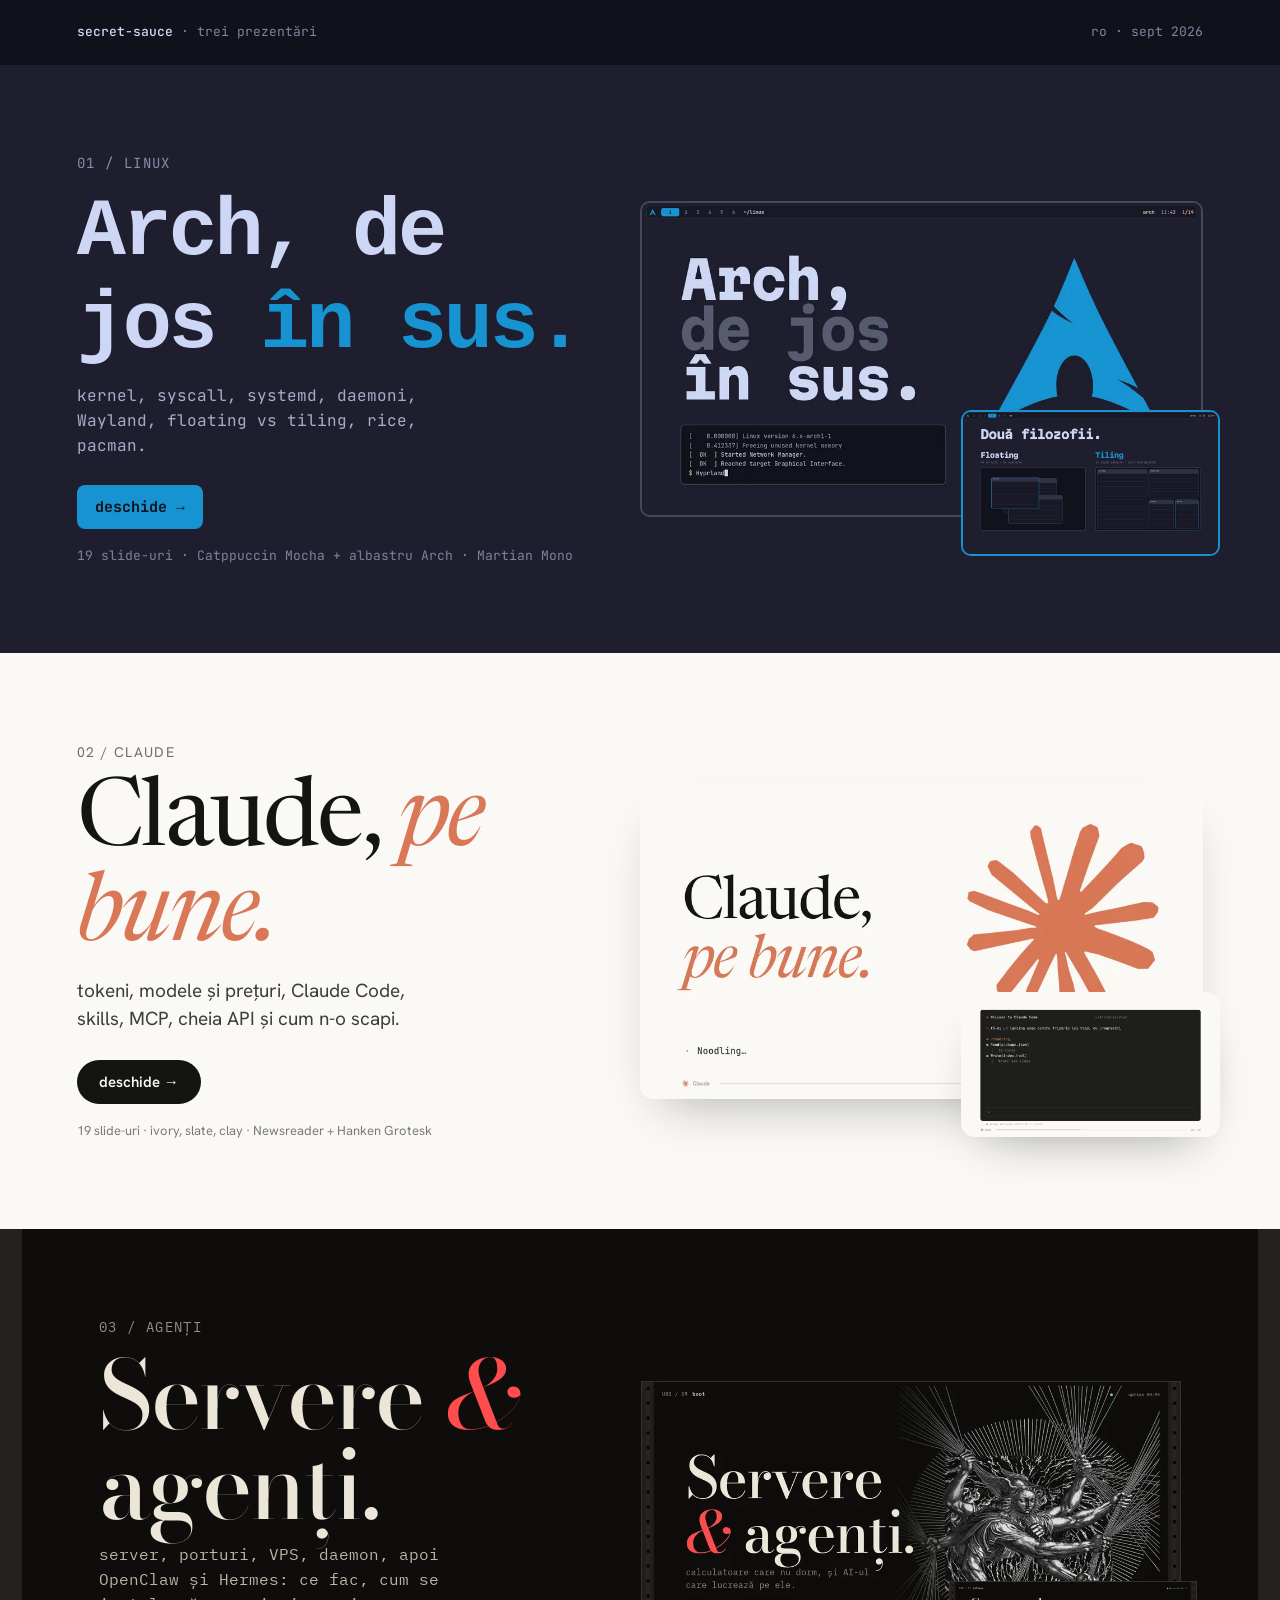
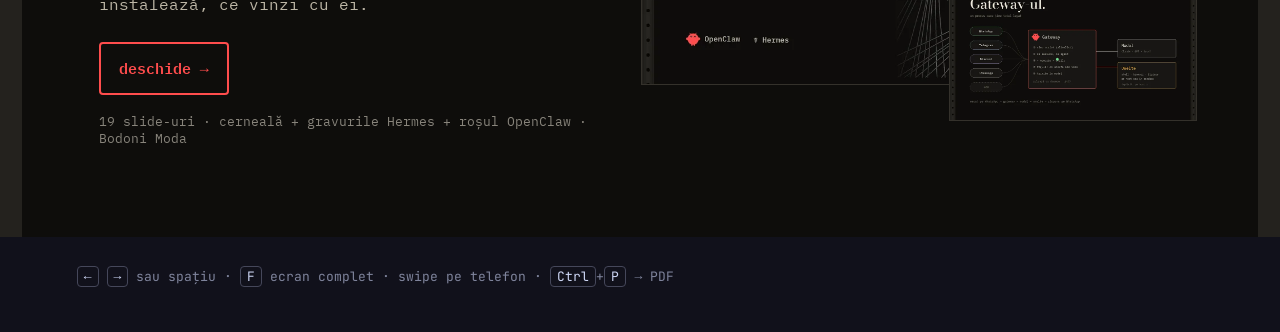
==== index.html @ 336b98cd "Trei prezentări: Linux, Claude, servere și agenți Motor comun de slide-uri (1600×900 scalat, taste, " ====
<!doctype html>
<html lang="ro">
<head>
<meta charset="utf-8">
<meta name="viewport" content="width=device-width, initial-scale=1">
<title>Secret sauce</title>
<meta name="description" content="Trei prezentări: Linux din kernel în sus, Claude și Claude Code, servere și agenți AI.">
<link rel="stylesheet" href="assets/fonts/martian.css">
<link rel="stylesheet" href="assets/fonts/jetbrains.css">
<link rel="stylesheet" href="assets/fonts/newsreader.css">
<link rel="stylesheet" href="assets/fonts/hanken.css">
<link rel="stylesheet" href="assets/fonts/bodoni-core.css">
<link rel="stylesheet" href="assets/fonts/plexmono.css">
<style>
/* Fiecare bandă poartă tema prezentării ei. Pagina nu are o temă proprie. */
* { box-sizing: border-box; }
html, body { margin: 0; background: #11111b; }
a { color: inherit; text-decoration: none; }
.band { display: grid; grid-template-columns: minmax(0, 1fr) minmax(0, 1.1fr); gap: clamp(24px, 4vw, 64px); align-items: center; padding: clamp(40px, 7vw, 96px) clamp(16px, 6vw, 96px); position: relative; }
.band .num { font-size: 14px; letter-spacing: .1em; opacity: .6; }
.band h2 { margin: 14px 0 12px; line-height: .95; }
.band p { margin: 0 0 26px; max-width: 34ch; }
.band .go { display: inline-flex; gap: 12px; align-items: center; padding: 12px 18px; font-size: 15px; transition: transform .25s cubic-bezier(.3,1.5,.5,1), background-color .2s; }
.band .go:hover { transform: translateX(6px); }
.band .go:focus-visible { outline: 3px solid currentColor; outline-offset: 4px; }
.band img { width: 100%; display: block; aspect-ratio: 16 / 9; object-fit: cover; }
.band .pics { position: relative; }
.band .pics img + img { position: absolute; width: 46%; right: -3%; bottom: -12%; }
.meta { font-size: 13px; opacity: .55; margin-top: 18px; }

.linux { background: #1e1e2e; color: #cdd6f4; font-family: 'JetBrains Mono', monospace; }
.linux h2 { font: 800 clamp(44px, 6.4vw, 96px) 'Martian Mono', monospace; letter-spacing: -.04em; }
.linux h2 span { color: #1793d1; }
.linux p { color: #a6adc8; font-size: 16px; line-height: 1.55; }
.linux .go { background: #1793d1; color: #11111b; border-radius: 8px; font-weight: 700; }
.linux img { border: 2px solid #45475a; border-radius: 10px; }
.linux .pics img + img { border-color: #1793d1; }

.claude { background: #faf9f5; color: #141413; font-family: 'Hanken Grotesk', sans-serif; }
.claude h2 { font: 400 clamp(52px, 7.4vw, 112px) 'Newsreader', serif; letter-spacing: -.025em; }
.claude h2 em { color: #d97757; }
.claude p { color: #3d3d3a; font-size: 19px; line-height: 1.5; }
.claude .go { background: #141413; color: #faf9f5; border-radius: 99px; font-weight: 600; padding: 12px 22px; }
.claude img { border-radius: 14px; box-shadow: 0 24px 50px -24px rgba(20,20,19,.35); }

.agenti { background: #0e0d0b; color: #ece6d8; font-family: 'IBM Plex Mono', monospace; border-left: 22px solid #24221e; border-right: 22px solid #24221e; }
.agenti h2 { font: 500 clamp(52px, 7.4vw, 116px)/.95 'Bodoni Core', 'Newsreader', serif; letter-spacing: -.02em; }
.agenti h2 i { color: #ff4d4d; font-weight: 400; }
.agenti p { color: #bdb6a6; font-size: 16px; line-height: 1.55; }
.agenti .go { border: 2px solid #ff4d4d; color: #ff4d4d; border-radius: 4px; font-weight: 600; }
.agenti .go:hover { background: #ff4d4d; color: #0e0d0b; }
.agenti img { border: 1px solid #34312b; }

.top { background: #11111b; color: #7f849c; font: 13px/1.6 'JetBrains Mono', monospace; padding: 22px clamp(16px, 6vw, 96px); display: flex; justify-content: space-between; gap: 16px; flex-wrap: wrap; }
.top b { color: #cdd6f4; font-weight: 500; }
.keys { background: #11111b; color: #7f849c; font: 13px/1.8 'JetBrains Mono', monospace; padding: 28px clamp(16px, 6vw, 96px) 40px; }
.keys kbd { color: #cdd6f4; border: 1px solid #45475a; border-radius: 4px; padding: 1px 6px; font: inherit; }

@media (max-width: 760px) {
  .band { grid-template-columns: 1fr; }
  .band .pics { order: -1; margin-bottom: 18px; }
  .band .pics img + img { display: none; }
  .agenti { border-width: 0 0 0 10px; }
}
</style>
</head>
<body>
  <header class="top"><span><b>secret-sauce</b> · trei prezentări</span><span>ro · sept 2026</span></header>

  <section class="band linux">
    <div>
      <div class="num">01 / LINUX</div>
      <h2>Arch, de jos <span>în sus.</span></h2>
      <p>kernel, syscall, systemd, daemoni, Wayland, floating vs tiling, rice, pacman.</p>
      <a class="go" href="linux/index.html">deschide →</a>
      <div class="meta">19 slide-uri · Catppuccin Mocha + albastru Arch · Martian Mono</div>
    </div>
    <div class="pics"><img src="assets/thumbs/linux-01.webp" alt="Coperta prezentării Linux"><img src="assets/thumbs/linux-11.webp" alt="Slide: floating vs tiling"></div>
  </section>

  <section class="band claude">
    <div>
      <div class="num">02 / CLAUDE</div>
      <h2>Claude, <em>pe bune.</em></h2>
      <p>tokeni, modele și prețuri, Claude Code, skills, MCP, cheia API și cum n-o scapi.</p>
      <a class="go" href="claude/index.html">deschide →</a>
      <div class="meta">19 slide-uri · ivory, slate, clay · Newsreader + Hanken Grotesk</div>
    </div>
    <div class="pics"><img src="assets/thumbs/claude-01.webp" alt="Coperta prezentării Claude"><img src="assets/thumbs/claude-09.webp" alt="Slide: sesiune Claude Code"></div>
  </section>

  <section class="band agenti">
    <div>
      <div class="num">03 / AGENȚI</div>
      <h2>Servere <i>&amp;</i><br>agenți.</h2>
      <p>server, porturi, VPS, daemon, apoi OpenClaw și Hermes: ce fac, cum se instalează, ce vinzi cu ei.</p>
      <a class="go" href="agenti/index.html">deschide →</a>
      <div class="meta">19 slide-uri · cerneală + gravurile Hermes + roșul OpenClaw · Bodoni Moda</div>
    </div>
    <div class="pics"><img src="assets/thumbs/agenti-01.webp" alt="Coperta prezentării despre agenți"><img src="assets/thumbs/agenti-10.webp" alt="Slide: gateway-ul OpenClaw"></div>
  </section>

  <footer class="keys"><kbd>←</kbd> <kbd>→</kbd> sau spațiu · <kbd>F</kbd> ecran complet · swipe pe telefon · <kbd>Ctrl</kbd>+<kbd>P</kbd> → PDF</footer>
</body>
</html>
---- assets/fonts/martian.css ----
@font-face{font-family:'Martian Mono';font-style:normal;font-weight:300 800;font-display:swap;src:url(martian-normal-300_800-latin-ext.woff2) format('woff2');unicode-range:U+0100-02BA, U+02BD-02C5, U+02C7-02CC, U+02CE-02D7, U+02DD-02FF, U+0304, U+0308, U+0329, U+1D00-1DBF, U+1E00-1E9F, U+1EF2-1EFF, U+2020, U+20A0-20AB, U+20AD-20C0, U+2113, U+2C60-2C7F, U+A720-A7FF}
@font-face{font-family:'Martian Mono';font-style:normal;font-weight:300 800;font-display:swap;src:url(martian-normal-300_800-latin.woff2) format('woff2');unicode-range:U+0000-00FF, U+0131, U+0152-0153, U+02BB-02BC, U+02C6, U+02DA, U+02DC, U+0304, U+0308, U+0329, U+2000-206F, U+20AC, U+2122, U+2191, U+2193, U+2212, U+2215, U+FEFF, U+FFFD}
---- assets/fonts/jetbrains.css ----
@font-face{font-family:'JetBrains Mono';font-style:italic;font-weight:400;font-display:swap;src:url(jetbrains-italic-400-latin-ext.woff2) format('woff2');unicode-range:U+0100-02BA, U+02BD-02C5, U+02C7-02CC, U+02CE-02D7, U+02DD-02FF, U+0304, U+0308, U+0329, U+1D00-1DBF, U+1E00-1E9F, U+1EF2-1EFF, U+2020, U+20A0-20AB, U+20AD-20C0, U+2113, U+2C60-2C7F, U+A720-A7FF}
@font-face{font-family:'JetBrains Mono';font-style:italic;font-weight:400;font-display:swap;src:url(jetbrains-italic-400-latin.woff2) format('woff2');unicode-range:U+0000-00FF, U+0131, U+0152-0153, U+02BB-02BC, U+02C6, U+02DA, U+02DC, U+0304, U+0308, U+0329, U+2000-206F, U+20AC, U+2122, U+2191, U+2193, U+2212, U+2215, U+FEFF, U+FFFD}
@font-face{font-family:'JetBrains Mono';font-style:normal;font-weight:400 800;font-display:swap;src:url(jetbrains-normal-400_800-latin-ext.woff2) format('woff2');unicode-range:U+0100-02BA, U+02BD-02C5, U+02C7-02CC, U+02CE-02D7, U+02DD-02FF, U+0304, U+0308, U+0329, U+1D00-1DBF, U+1E00-1E9F, U+1EF2-1EFF, U+2020, U+20A0-20AB, U+20AD-20C0, U+2113, U+2C60-2C7F, U+A720-A7FF}
@font-face{font-family:'JetBrains Mono';font-style:normal;font-weight:400 800;font-display:swap;src:url(jetbrains-normal-400_800-latin.woff2) format('woff2');unicode-range:U+0000-00FF, U+0131, U+0152-0153, U+02BB-02BC, U+02C6, U+02DA, U+02DC, U+0304, U+0308, U+0329, U+2000-206F, U+20AC, U+2122, U+2191, U+2193, U+2212, U+2215, U+FEFF, U+FFFD}
---- assets/fonts/newsreader.css ----
@font-face{font-family:'Newsreader';font-style:italic;font-weight:300 500;font-display:swap;src:url(newsreader-italic-300_500-latin-ext.woff2) format('woff2');unicode-range:U+0100-02BA, U+02BD-02C5, U+02C7-02CC, U+02CE-02D7, U+02DD-02FF, U+0304, U+0308, U+0329, U+1D00-1DBF, U+1E00-1E9F, U+1EF2-1EFF, U+2020, U+20A0-20AB, U+20AD-20C0, U+2113, U+2C60-2C7F, U+A720-A7FF}
@font-face{font-family:'Newsreader';font-style:italic;font-weight:300 500;font-display:swap;src:url(newsreader-italic-300_500-latin.woff2) format('woff2');unicode-range:U+0000-00FF, U+0131, U+0152-0153, U+02BB-02BC, U+02C6, U+02DA, U+02DC, U+0304, U+0308, U+0329, U+2000-206F, U+20AC, U+2122, U+2191, U+2193, U+2212, U+2215, U+FEFF, U+FFFD}
@font-face{font-family:'Newsreader';font-style:normal;font-weight:300 700;font-display:swap;src:url(newsreader-normal-300_700-latin-ext.woff2) format('woff2');unicode-range:U+0100-02BA, U+02BD-02C5, U+02C7-02CC, U+02CE-02D7, U+02DD-02FF, U+0304, U+0308, U+0329, U+1D00-1DBF, U+1E00-1E9F, U+1EF2-1EFF, U+2020, U+20A0-20AB, U+20AD-20C0, U+2113, U+2C60-2C7F, U+A720-A7FF}
@font-face{font-family:'Newsreader';font-style:normal;font-weight:300 700;font-display:swap;src:url(newsreader-normal-300_700-latin.woff2) format('woff2');unicode-range:U+0000-00FF, U+0131, U+0152-0153, U+02BB-02BC, U+02C6, U+02DA, U+02DC, U+0304, U+0308, U+0329, U+2000-206F, U+20AC, U+2122, U+2191, U+2193, U+2212, U+2215, U+FEFF, U+FFFD}
---- assets/fonts/hanken.css ----
@font-face{font-family:'Hanken Grotesk';font-style:normal;font-weight:400 700;font-display:swap;src:url(hanken-normal-400_700-latin-ext.woff2) format('woff2');unicode-range:U+0100-02BA, U+02BD-02C5, U+02C7-02CC, U+02CE-02D7, U+02DD-02FF, U+0304, U+0308, U+0329, U+1D00-1DBF, U+1E00-1E9F, U+1EF2-1EFF, U+2020, U+20A0-20AB, U+20AD-20C0, U+2113, U+2C60-2C7F, U+A720-A7FF}
@font-face{font-family:'Hanken Grotesk';font-style:normal;font-weight:400 700;font-display:swap;src:url(hanken-normal-400_700-latin.woff2) format('woff2');unicode-range:U+0000-00FF, U+0131, U+0152-0153, U+02BB-02BC, U+02C6, U+02DA, U+02DC, U+0304, U+0308, U+0329, U+2000-206F, U+20AC, U+2122, U+2191, U+2193, U+2212, U+2215, U+FEFF, U+FFFD}
---- assets/fonts/bodoni-core.css ----
/* Bodoni Moda fără cifre, cratimă, plus, egal, linie: la Bodoni sunt fire de păr și dispar pe proiector.
   Caracterele astea cad pe Newsreader. */
@font-face{font-family:'Bodoni Core';font-style:italic;font-weight:400 700;font-display:swap;src:url(bodoni-italic-400_700-latin-ext.woff2) format('woff2');unicode-range:U+0100-02BA, U+02BD-02C5, U+02C7-02CC, U+02CE-02D7, U+02DD-02FF, U+0304, U+0308, U+0329, U+1D00-1DBF, U+1E00-1E9F, U+1EF2-1EFF, U+2020, U+20A0-20AB, U+20AD-20C0, U+2113, U+2C60-2C7F, U+A720-A7FF}
@font-face{font-family:'Bodoni Core';font-style:italic;font-weight:400 700;font-display:swap;src:url(bodoni-italic-400_700-latin.woff2) format('woff2');unicode-range:U+0000-002A, U+002C, U+002E-002F, U+003A-003C, U+003E-00FF, U+0131, U+0152-0153, U+02BB-02BC, U+02C6, U+02DA, U+02DC, U+0304, U+0308, U+0329, U+2000-2013, U+2015-206F, U+20AC, U+2122, U+2191, U+2193, U+2212, U+2215, U+FEFF, U+FFFD}
@font-face{font-family:'Bodoni Core';font-style:normal;font-weight:400 900;font-display:swap;src:url(bodoni-normal-400_900-latin-ext.woff2) format('woff2');unicode-range:U+0100-02BA, U+02BD-02C5, U+02C7-02CC, U+02CE-02D7, U+02DD-02FF, U+0304, U+0308, U+0329, U+1D00-1DBF, U+1E00-1E9F, U+1EF2-1EFF, U+2020, U+20A0-20AB, U+20AD-20C0, U+2113, U+2C60-2C7F, U+A720-A7FF}
@font-face{font-family:'Bodoni Core';font-style:normal;font-weight:400 900;font-display:swap;src:url(bodoni-normal-400_900-latin.woff2) format('woff2');unicode-range:U+0000-002A, U+002C, U+002E-002F, U+003A-003C, U+003E-00FF, U+0131, U+0152-0153, U+02BB-02BC, U+02C6, U+02DA, U+02DC, U+0304, U+0308, U+0329, U+2000-2013, U+2015-206F, U+20AC, U+2122, U+2191, U+2193, U+2212, U+2215, U+FEFF, U+FFFD}
---- assets/fonts/plexmono.css ----
@font-face{font-family:'IBM Plex Mono';font-style:italic;font-weight:400;font-display:swap;src:url(plexmono-italic-400-latin-ext.woff2) format('woff2');unicode-range:U+0100-02BA, U+02BD-02C5, U+02C7-02CC, U+02CE-02D7, U+02DD-02FF, U+0304, U+0308, U+0329, U+1D00-1DBF, U+1E00-1E9F, U+1EF2-1EFF, U+2020, U+20A0-20AB, U+20AD-20C0, U+2113, U+2C60-2C7F, U+A720-A7FF}
@font-face{font-family:'IBM Plex Mono';font-style:italic;font-weight:400;font-display:swap;src:url(plexmono-italic-400-latin.woff2) format('woff2');unicode-range:U+0000-00FF, U+0131, U+0152-0153, U+02BB-02BC, U+02C6, U+02DA, U+02DC, U+0304, U+0308, U+0329, U+2000-206F, U+20AC, U+2122, U+2191, U+2193, U+2212, U+2215, U+FEFF, U+FFFD}
@font-face{font-family:'IBM Plex Mono';font-style:normal;font-weight:400;font-display:swap;src:url(plexmono-normal-400-latin-ext.woff2) format('woff2');unicode-range:U+0100-02BA, U+02BD-02C5, U+02C7-02CC, U+02CE-02D7, U+02DD-02FF, U+0304, U+0308, U+0329, U+1D00-1DBF, U+1E00-1E9F, U+1EF2-1EFF, U+2020, U+20A0-20AB, U+20AD-20C0, U+2113, U+2C60-2C7F, U+A720-A7FF}
@font-face{font-family:'IBM Plex Mono';font-style:normal;font-weight:400;font-display:swap;src:url(plexmono-normal-400-latin.woff2) format('woff2');unicode-range:U+0000-00FF, U+0131, U+0152-0153, U+02BB-02BC, U+02C6, U+02DA, U+02DC, U+0304, U+0308, U+0329, U+2000-206F, U+20AC, U+2122, U+2191, U+2193, U+2212, U+2215, U+FEFF, U+FFFD}
@font-face{font-family:'IBM Plex Mono';font-style:normal;font-weight:500;font-display:swap;src:url(plexmono-normal-500-latin-ext.woff2) format('woff2');unicode-range:U+0100-02BA, U+02BD-02C5, U+02C7-02CC, U+02CE-02D7, U+02DD-02FF, U+0304, U+0308, U+0329, U+1D00-1DBF, U+1E00-1E9F, U+1EF2-1EFF, U+2020, U+20A0-20AB, U+20AD-20C0, U+2113, U+2C60-2C7F, U+A720-A7FF}
@font-face{font-family:'IBM Plex Mono';font-style:normal;font-weight:500;font-display:swap;src:url(plexmono-normal-500-latin.woff2) format('woff2');unicode-range:U+0000-00FF, U+0131, U+0152-0153, U+02BB-02BC, U+02C6, U+02DA, U+02DC, U+0304, U+0308, U+0329, U+2000-206F, U+20AC, U+2122, U+2191, U+2193, U+2212, U+2215, U+FEFF, U+FFFD}
@font-face{font-family:'IBM Plex Mono';font-style:normal;font-weight:600;font-display:swap;src:url(plexmono-normal-600-latin-ext.woff2) format('woff2');unicode-range:U+0100-02BA, U+02BD-02C5, U+02C7-02CC, U+02CE-02D7, U+02DD-02FF, U+0304, U+0308, U+0329, U+1D00-1DBF, U+1E00-1E9F, U+1EF2-1EFF, U+2020, U+20A0-20AB, U+20AD-20C0, U+2113, U+2C60-2C7F, U+A720-A7FF}
@font-face{font-family:'IBM Plex Mono';font-style:normal;font-weight:600;font-display:swap;src:url(plexmono-normal-600-latin.woff2) format('woff2');unicode-range:U+0000-00FF, U+0131, U+0152-0153, U+02BB-02BC, U+02C6, U+02DA, U+02DC, U+0304, U+0308, U+0329, U+2000-206F, U+20AC, U+2122, U+2191, U+2193, U+2212, U+2215, U+FEFF, U+FFFD}
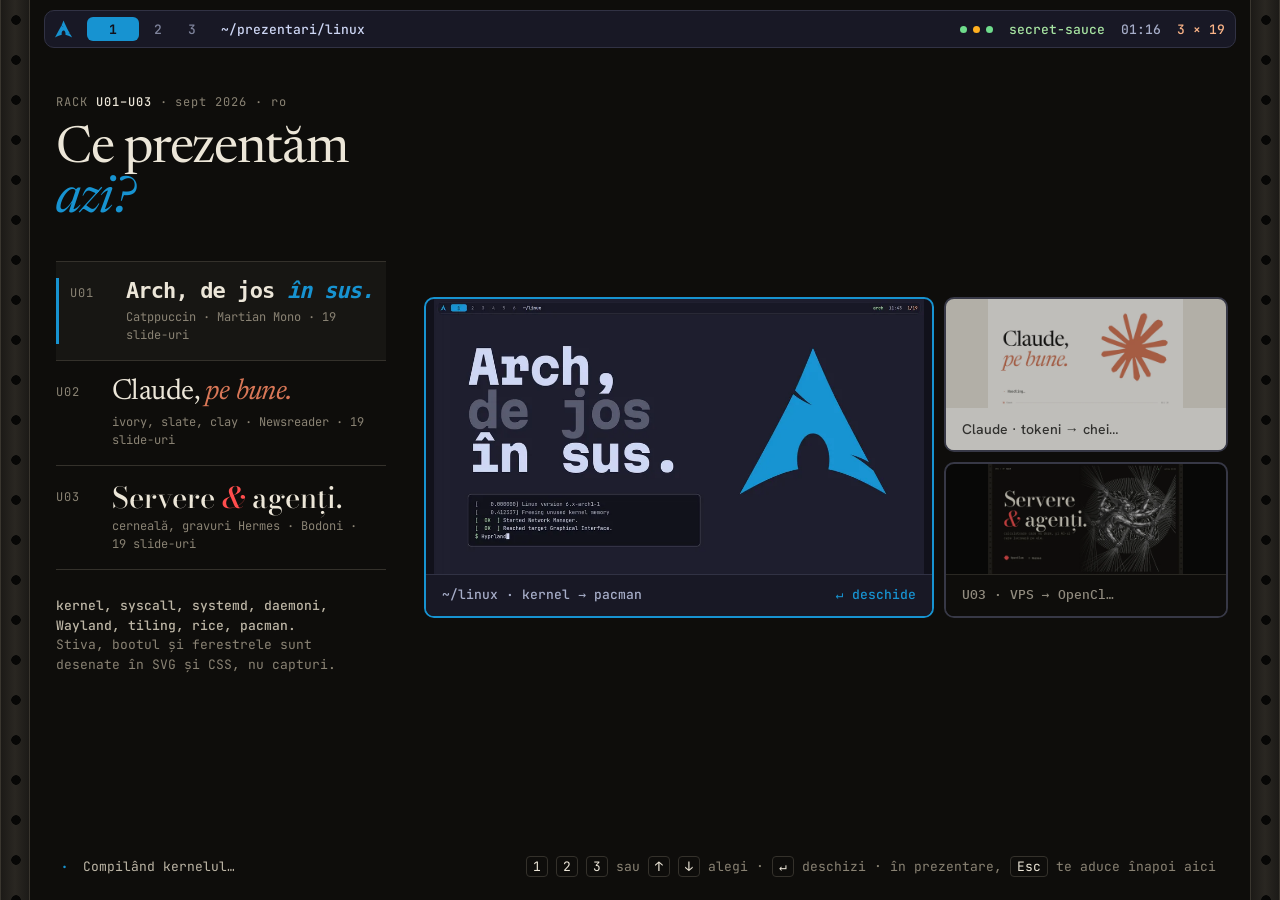
==== commit d78a0547: "Meniu nou din cele trei designuri + GitHub Pages Pagina de start devine un meniu: bara waybar și fer" ====
--- a/index.html
+++ b/index.html
@@ -12,94 +12,315 @@
 <link rel="stylesheet" href="assets/fonts/bodoni-core.css">
 <link rel="stylesheet" href="assets/fonts/plexmono.css">
 <style>
-/* Fiecare bandă poartă tema prezentării ei. Pagina nu are o temă proprie. */
+/* Meniul e un amestec din cele trei prezentări, fiecare cu rolul ei:
+   - Linux dă scheletul: bara waybar, ferestrele care se așază singure ca în Hyprland.
+   - Claude dă vocea: titlul Newsreader, spinner-ul cu glife din Claude Code.
+   - Agenți dă rama: cerneala de fundal, șinele de rack, numerotarea U01/U02/U03.
+   Accentul (--acc) e al prezentării alese: albastru Arch, clay, roșu OpenClaw. */
+:root {
+  --ink: #0e0d0b; --ink2: #171613; --rule: #34312b;
+  --bone: #ece6d8; --bone2: #bdb6a6; --ash: #8a8374;
+  --mantle: #181825; --s0: #313244; --s1: #45475a; --text: #cdd6f4; --sub: #a6adc8; --ov: #7f849c;
+  --green: #a6e3a1; --peach: #fab387; --led: #6fdc8c; --amber: #ffb020;
+  --arch: #1793d1; --clay: #d97757; --red: #ff4d4d;
+  --acc: var(--arch);
+  --rail: 30px;
+  --ease: cubic-bezier(.3, 1.25, .45, 1);
+  --f-mono: 'JetBrains Mono', ui-monospace, monospace;
+  --f-serif: 'Newsreader', Georgia, serif;
+}
+body[data-on="claude"] { --acc: var(--clay); }
+body[data-on="agenti"] { --acc: var(--red); }
+
 * { box-sizing: border-box; }
-html, body { margin: 0; background: #11111b; }
+html, body { margin: 0; min-height: 100%; }
+body {
+  background: var(--ink); color: var(--bone);
+  font: 15px/1.5 var(--f-mono);
+  -webkit-font-smoothing: antialiased;
+  padding: 0 calc(var(--rail) + 14px);
+  min-height: 100vh; display: flex; flex-direction: column;
+}
 a { color: inherit; text-decoration: none; }
-.band { display: grid; grid-template-columns: minmax(0, 1fr) minmax(0, 1.1fr); gap: clamp(24px, 4vw, 64px); align-items: center; padding: clamp(40px, 7vw, 96px) clamp(16px, 6vw, 96px); position: relative; }
-.band .num { font-size: 14px; letter-spacing: .1em; opacity: .6; }
-.band h2 { margin: 14px 0 12px; line-height: .95; }
-.band p { margin: 0 0 26px; max-width: 34ch; }
-.band .go { display: inline-flex; gap: 12px; align-items: center; padding: 12px 18px; font-size: 15px; transition: transform .25s cubic-bezier(.3,1.5,.5,1), background-color .2s; }
-.band .go:hover { transform: translateX(6px); }
-.band .go:focus-visible { outline: 3px solid currentColor; outline-offset: 4px; }
-.band img { width: 100%; display: block; aspect-ratio: 16 / 9; object-fit: cover; }
-.band .pics { position: relative; }
-.band .pics img + img { position: absolute; width: 46%; right: -3%; bottom: -12%; }
-.meta { font-size: 13px; opacity: .55; margin-top: 18px; }
-
-.linux { background: #1e1e2e; color: #cdd6f4; font-family: 'JetBrains Mono', monospace; }
-.linux h2 { font: 800 clamp(44px, 6.4vw, 96px) 'Martian Mono', monospace; letter-spacing: -.04em; }
-.linux h2 span { color: #1793d1; }
-.linux p { color: #a6adc8; font-size: 16px; line-height: 1.55; }
-.linux .go { background: #1793d1; color: #11111b; border-radius: 8px; font-weight: 700; }
-.linux img { border: 2px solid #45475a; border-radius: 10px; }
-.linux .pics img + img { border-color: #1793d1; }
-
-.claude { background: #faf9f5; color: #141413; font-family: 'Hanken Grotesk', sans-serif; }
-.claude h2 { font: 400 clamp(52px, 7.4vw, 112px) 'Newsreader', serif; letter-spacing: -.025em; }
-.claude h2 em { color: #d97757; }
-.claude p { color: #3d3d3a; font-size: 19px; line-height: 1.5; }
-.claude .go { background: #141413; color: #faf9f5; border-radius: 99px; font-weight: 600; padding: 12px 22px; }
-.claude img { border-radius: 14px; box-shadow: 0 24px 50px -24px rgba(20,20,19,.35); }
-
-.agenti { background: #0e0d0b; color: #ece6d8; font-family: 'IBM Plex Mono', monospace; border-left: 22px solid #24221e; border-right: 22px solid #24221e; }
-.agenti h2 { font: 500 clamp(52px, 7.4vw, 116px)/.95 'Bodoni Core', 'Newsreader', serif; letter-spacing: -.02em; }
-.agenti h2 i { color: #ff4d4d; font-weight: 400; }
-.agenti p { color: #bdb6a6; font-size: 16px; line-height: 1.55; }
-.agenti .go { border: 2px solid #ff4d4d; color: #ff4d4d; border-radius: 4px; font-weight: 600; }
-.agenti .go:hover { background: #ff4d4d; color: #0e0d0b; }
-.agenti img { border: 1px solid #34312b; }
-
-.top { background: #11111b; color: #7f849c; font: 13px/1.6 'JetBrains Mono', monospace; padding: 22px clamp(16px, 6vw, 96px); display: flex; justify-content: space-between; gap: 16px; flex-wrap: wrap; }
-.top b { color: #cdd6f4; font-weight: 500; }
-.keys { background: #11111b; color: #7f849c; font: 13px/1.8 'JetBrains Mono', monospace; padding: 28px clamp(16px, 6vw, 96px) 40px; }
-.keys kbd { color: #cdd6f4; border: 1px solid #45475a; border-radius: 4px; padding: 1px 6px; font: inherit; }
-
-@media (max-width: 760px) {
-  .band { grid-template-columns: 1fr; }
-  .band .pics { order: -1; margin-bottom: 18px; }
-  .band .pics img + img { display: none; }
-  .agenti { border-width: 0 0 0 10px; }
+
+/* ——— șinele de rack, din Agenți ——— */
+.rail { position: fixed; top: 0; bottom: 0; width: var(--rail); z-index: 1;
+  background:
+    radial-gradient(circle at 15px 50%, #070706 0 4.5px, transparent 5px) 0 0 / var(--rail) 40px,
+    linear-gradient(90deg, #1c1a17, #2a2722 50%, #1c1a17);
+  border-left: 1px solid #3a362f; border-right: 1px solid #3a362f; }
+.rail.l { left: 0; } .rail.r { right: 0; }
+
+/* ——— bara de sus, waybar din Linux ——— */
+.bar {
+  margin-top: 10px; height: 38px; display: flex; align-items: center; gap: 14px; padding: 0 10px;
+  background: var(--mantle); border: 1px solid var(--s0); border-radius: 10px;
+  font: 500 13px/1 var(--f-mono); color: var(--sub); position: relative; z-index: 2;
+}
+.bar svg { width: 18px; height: 18px; flex: none; }
+.ws { display: flex; gap: 4px; }
+.ws button {
+  all: unset; cursor: pointer; min-width: 30px; height: 24px; display: grid; place-items: center;
+  border-radius: 6px; color: var(--ov);
+  transition: background-color .3s, color .3s, min-width .35s var(--ease);
+}
+.ws button:hover { color: var(--text); }
+.ws button.on { background: var(--acc); color: #11111b; min-width: 52px; font-weight: 700; }
+.ws button:focus-visible { outline: 2px solid var(--text); outline-offset: 2px; }
+.bar .ttl { color: var(--text); white-space: nowrap; overflow: hidden; text-overflow: ellipsis; }
+.bar .right { margin-left: auto; display: flex; gap: 16px; align-items: center; white-space: nowrap; }
+.bar .right b { color: var(--green); font-weight: 500; }
+.bar .n { color: var(--peach); }
+.leds { display: flex; gap: 6px; }
+.leds i { width: 7px; height: 7px; border-radius: 50%; background: var(--led); animation: blink 1.3s steps(1) infinite; }
+.leds i:nth-child(2) { background: var(--amber); animation-duration: .7s; }
+.leds i:nth-child(3) { animation-duration: 2.1s; }
+@keyframes blink { 50% { opacity: .15; } }
+
+/* ——— desktopul: index în stânga, ferestre în dreapta ——— */
+.desk {
+  flex: 1; display: grid; grid-template-columns: minmax(330px, 29fr) 71fr; min-height: 0;
+  gap: clamp(24px, 3vw, 48px); padding: clamp(28px, 5vh, 56px) 8px 20px 12px;
+}
+
+.intro .u { font-size: 12px; letter-spacing: .08em; color: var(--ash); }
+.intro .u b { color: var(--bone); font-weight: 500; }
+.intro h1 {
+  font: 400 clamp(44px, 4vw, 68px)/.98 var(--f-serif); letter-spacing: -.025em;
+  margin: 14px 0 clamp(22px, 4vh, 44px);
+}
+.intro h1 em { color: var(--acc); transition: color .35s; }
+
+/* Indexul: fiecare rând e scris cu fontul prezentării lui. */
+.idx { list-style: none; margin: 0; padding: 0; border-top: 1px solid var(--rule); }
+.idx a {
+  display: grid; grid-template-columns: 44px 1fr; column-gap: 12px; row-gap: 4px;
+  padding: clamp(10px, 1.8vh, 16px) 12px clamp(10px, 1.8vh, 16px) 0; border-bottom: 1px solid var(--rule); position: relative;
+  transition: padding-left .35s var(--ease), background-color .25s;
+}
+.idx a::before { /* fanta de pe unitatea din rack, se aprinde pe rândul ales */
+  content: ''; position: absolute; left: 0; top: 16px; bottom: 16px; width: 3px; background: transparent;
+  transition: background-color .25s;
+}
+.idx a.on { padding-left: 14px; background: var(--ink2); }
+.idx a.on::before { background: var(--c); }
+.idx a:focus-visible { outline: 2px solid var(--c); outline-offset: -2px; }
+.idx .u { grid-row: span 2; font-size: 12px; color: var(--ash); padding-top: 6px; }
+.idx .t { font-size: 27px; line-height: 1.1; color: var(--bone); }
+.idx .t i { color: var(--c); }
+.idx .m { font-size: 12px; color: var(--ash); }
+.idx .linux { --c: var(--arch); }
+.idx .linux .t { font: 800 22px/1.15 'Martian Mono', monospace; letter-spacing: -.04em; }
+.idx .claude { --c: var(--clay); }
+.idx .claude .t { font-family: var(--f-serif); font-size: 29px; letter-spacing: -.02em; }
+.idx .agenti { --c: var(--red); }
+.idx .agenti .t { font: 500 29px/1.1 'Bodoni Core', 'Newsreader', serif; }
+
+.about { margin-top: 26px; font-size: 13px; color: var(--ash); max-width: 36ch; min-height: 5em; }
+.about b { color: var(--bone2); font-weight: 500; }
+
+/* ——— ferestrele: master în stânga, stiva în dreapta, ca layout-ul master din Hyprland ——— */
+/* proporția ține slide-urile aproape de 16:9 în fereastră, fără benzi mari sus și jos */
+.tiles { position: relative; align-self: center; aspect-ratio: 100 / 40; max-height: 100%; }
+.win {
+  position: absolute; display: block; overflow: hidden;
+  border: 2px solid var(--s1); border-radius: 10px; background: var(--outer);
+  transition: left .5s var(--ease), top .5s var(--ease), width .5s var(--ease), height .5s var(--ease),
+              border-color .3s, opacity .3s;
+}
+.win[data-slot="m"] { left: 0; top: 0; width: calc(64% - 5px); height: 100%; border-color: var(--acc); }
+.win[data-slot="a"] { left: calc(64% + 5px); top: 0; width: calc(36% - 5px); height: calc(50% - 5px); }
+.win[data-slot="b"] { left: calc(64% + 5px); top: calc(50% + 5px); width: calc(36% - 5px); height: calc(50% - 5px); }
+.win:not([data-slot="m"]) { opacity: .75; }
+.win:not([data-slot="m"]):hover { opacity: 1; border-color: var(--ov); }
+.win:focus-visible { outline: 2px solid var(--bone); outline-offset: 3px; }
+.win img { position: absolute; inset: 0; width: 100%; height: 100%; object-fit: contain; padding-bottom: 42px; }
+.win .cap {
+  position: absolute; left: 0; right: 0; bottom: 0; padding: 12px 16px;
+  display: flex; justify-content: space-between; gap: 12px; align-items: baseline;
+  font: 500 13px/1.3 var(--f-mono); white-space: nowrap;
+}
+.win .cap span { overflow: hidden; text-overflow: ellipsis; }
+.win .cap kbd { font: inherit; opacity: 0; transition: opacity .3s; }
+.win[data-slot="m"] .cap kbd { opacity: 1; }
+/* bara de jos a fiecărei ferestre poartă tema prezentării ei */
+.win.linux { --outer: #11111b; }
+.win.claude { --outer: #e9e6dc; }
+.win.agenti { --outer: #070706; }
+.win.linux .cap { background: #181825; color: #a6adc8; border-top: 1px solid #313244; }
+.win.linux .cap kbd { color: #1793d1; }
+.win.claude .cap { background: #faf9f5; color: #3d3d3a; font-family: 'Hanken Grotesk', sans-serif; font-size: 14px; }
+.win.claude .cap kbd { color: #c6613f; }
+.win.agenti .cap { background: #0e0d0b; color: #bdb6a6; font-family: 'IBM Plex Mono', monospace; border-top: 1px solid #34312b; }
+.win.agenti .cap kbd { color: #ff4d4d; }
+
+/* ——— linia de stare, spinner-ul din Claude Code ——— */
+.status {
+  display: flex; align-items: center; gap: 18px; flex-wrap: wrap;
+  padding: 14px 20px 22px 12px; font-size: 13px; color: var(--ash);
+}
+.status .spin { color: var(--acc); display: flex; gap: 10px; align-items: center; transition: color .35s; }
+.status .spin .g { display: inline-block; width: 1.1em; text-align: center; font-size: 15px; }
+.status .spin .w { color: var(--bone2); }
+.status .keys { margin-left: auto; }
+.status kbd { color: var(--bone); border: 1px solid var(--rule); border-radius: 4px; padding: 1px 6px; font: inherit; }
+
+/* Intrarea paginii: ferestrele apar pe rând, ca la pornirea sesiunii. */
+.win { animation: map .6s var(--ease) both; }
+.win:nth-child(2) { animation-delay: .12s; }
+.win:nth-child(3) { animation-delay: .24s; }
+@keyframes map { from { opacity: 0; transform: scale(.92); } }
+
+@media (min-width: 901px) and (min-height: 600px) {
+  body { height: 100vh; }
+}
+
+@media (max-width: 900px) {
+  :root { --rail: 12px; }
+  body { padding: 0 calc(var(--rail) + 8px); }
+  .rail { background: linear-gradient(90deg, #1c1a17, #2a2722 50%, #1c1a17); }
+  .bar .ttl, .bar .clock, .leds { display: none; }
+  .desk { grid-template-columns: 1fr; padding: 28px 0 8px; }
+  .about { display: none; }
+  .tiles { aspect-ratio: auto; max-height: none; display: grid; gap: 14px; }
+  .win, .win[data-slot] { position: relative; left: auto; top: auto; width: 100%; height: auto; aspect-ratio: 16 / 10.4; opacity: 1; }
+  .win .cap kbd { display: none; }
+  .status .keys { display: none; }
+}
+
+@media (prefers-reduced-motion: reduce) {
+  *, *::before, *::after { animation: none !important; transition-duration: .001s !important; }
 }
 </style>
 </head>
-<body>
-  <header class="top"><span><b>secret-sauce</b> · trei prezentări</span><span>ro · sept 2026</span></header>
-
-  <section class="band linux">
-    <div>
-      <div class="num">01 / LINUX</div>
-      <h2>Arch, de jos <span>în sus.</span></h2>
-      <p>kernel, syscall, systemd, daemoni, Wayland, floating vs tiling, rice, pacman.</p>
-      <a class="go" href="linux/index.html">deschide →</a>
-      <div class="meta">19 slide-uri · Catppuccin Mocha + albastru Arch · Martian Mono</div>
-    </div>
-    <div class="pics"><img src="assets/thumbs/linux-01.webp" alt="Coperta prezentării Linux"><img src="assets/thumbs/linux-11.webp" alt="Slide: floating vs tiling"></div>
+<body data-on="linux">
+<div class="rail l" aria-hidden="true"></div><div class="rail r" aria-hidden="true"></div>
+
+<header class="bar">
+  <svg viewBox="0 0 24 24" aria-hidden="true"><path fill="#1793d1" d="M11.39.605C10.376 3.092 9.764 4.72 8.635 7.132c.693.734 1.543 1.589 2.923 2.554-1.484-.61-2.496-1.224-3.252-1.86C6.86 10.842 4.596 15.138 0 23.395c3.612-2.085 6.412-3.37 9.021-3.862a6.61 6.61 0 01-.171-1.547l.003-.115c.058-2.315 1.261-4.095 2.687-3.973 1.426.12 2.534 2.096 2.478 4.409a6.52 6.52 0 01-.146 1.243c2.58.505 5.352 1.787 8.914 3.844-.702-1.293-1.33-2.459-1.929-3.57-.943-.73-1.926-1.682-3.933-2.713 1.38.359 2.367.772 3.137 1.234-6.09-11.334-6.582-12.84-8.67-17.74z"/></svg>
+  <nav class="ws" aria-label="Alege prezentarea">
+    <button type="button" data-k="linux" aria-label="1: Linux">1</button>
+    <button type="button" data-k="claude" aria-label="2: Claude">2</button>
+    <button type="button" data-k="agenti" aria-label="3: Agenți">3</button>
+  </nav>
+  <span class="ttl" id="ttl">~/prezentari/linux</span>
+  <span class="right">
+    <span class="leds" aria-hidden="true"><i></i><i></i><i></i></span>
+    <b>secret-sauce</b>
+    <span class="clock" id="clock">--:--</span>
+    <span class="n">3 × 19</span>
+  </span>
+</header>
+
+<main class="desk">
+  <section class="intro">
+    <div class="u">RACK <b>U01–U03</b> · sept 2026 · ro</div>
+    <h1>Ce prezentăm <em>azi?</em></h1>
+    <ol class="idx">
+      <li><a class="linux" data-k="linux" href="linux/index.html"><span class="u">U01</span><span class="t">Arch, de jos <i>în sus.</i></span><span class="m">Catppuccin · Martian Mono · 19 slide-uri</span></a></li>
+      <li><a class="claude" data-k="claude" href="claude/index.html"><span class="u">U02</span><span class="t">Claude, <i>pe bune.</i></span><span class="m">ivory, slate, clay · Newsreader · 19 slide-uri</span></a></li>
+      <li><a class="agenti" data-k="agenti" href="agenti/index.html"><span class="u">U03</span><span class="t">Servere <i>&amp;</i> agenți.</span><span class="m">cerneală, gravuri Hermes · Bodoni · 19 slide-uri</span></a></li>
+    </ol>
+    <p class="about" id="about" aria-live="polite"></p>
   </section>
 
-  <section class="band claude">
-    <div>
-      <div class="num">02 / CLAUDE</div>
-      <h2>Claude, <em>pe bune.</em></h2>
-      <p>tokeni, modele și prețuri, Claude Code, skills, MCP, cheia API și cum n-o scapi.</p>
-      <a class="go" href="claude/index.html">deschide →</a>
-      <div class="meta">19 slide-uri · ivory, slate, clay · Newsreader + Hanken Grotesk</div>
-    </div>
-    <div class="pics"><img src="assets/thumbs/claude-01.webp" alt="Coperta prezentării Claude"><img src="assets/thumbs/claude-09.webp" alt="Slide: sesiune Claude Code"></div>
+  <section class="tiles" aria-label="Previzualizări">
+    <a class="win linux" data-k="linux" data-slot="m" href="linux/index.html">
+      <img src="assets/thumbs/linux-01.webp" alt="Coperta: Arch, de jos în sus" width="960" height="540">
+      <span class="cap"><span>~/linux · kernel → pacman</span><kbd>↵ deschide</kbd></span>
+    </a>
+    <a class="win claude" data-k="claude" data-slot="a" href="claude/index.html">
+      <img src="assets/thumbs/claude-01.webp" alt="Coperta: Claude, pe bune" width="960" height="540">
+      <span class="cap"><span>Claude · tokeni → cheia API</span><kbd>↵ deschide</kbd></span>
+    </a>
+    <a class="win agenti" data-k="agenti" data-slot="b" href="agenti/index.html">
+      <img src="assets/thumbs/agenti-01.webp" alt="Coperta: Servere și agenți" width="960" height="540">
+      <span class="cap"><span>U03 · VPS → OpenClaw, Hermes</span><kbd>↵ deschide</kbd></span>
+    </a>
   </section>
-
-  <section class="band agenti">
-    <div>
-      <div class="num">03 / AGENȚI</div>
-      <h2>Servere <i>&amp;</i><br>agenți.</h2>
-      <p>server, porturi, VPS, daemon, apoi OpenClaw și Hermes: ce fac, cum se instalează, ce vinzi cu ei.</p>
-      <a class="go" href="agenti/index.html">deschide →</a>
-      <div class="meta">19 slide-uri · cerneală + gravurile Hermes + roșul OpenClaw · Bodoni Moda</div>
-    </div>
-    <div class="pics"><img src="assets/thumbs/agenti-01.webp" alt="Coperta prezentării despre agenți"><img src="assets/thumbs/agenti-10.webp" alt="Slide: gateway-ul OpenClaw"></div>
-  </section>
-
-  <footer class="keys"><kbd>←</kbd> <kbd>→</kbd> sau spațiu · <kbd>F</kbd> ecran complet · swipe pe telefon · <kbd>Ctrl</kbd>+<kbd>P</kbd> → PDF</footer>
+</main>
+
+<footer class="status">
+  <span class="spin" aria-hidden="true"><span class="g" id="glyph">✻</span><span class="w" id="word">Alegând…</span></span>
+  <span class="keys"><kbd>1</kbd> <kbd>2</kbd> <kbd>3</kbd> sau <kbd>↑</kbd> <kbd>↓</kbd> alegi · <kbd>↵</kbd> deschizi · în prezentare, <kbd>Esc</kbd> te aduce înapoi aici</span>
+</footer>
+
+<script>
+(() => {
+  const order = ['linux', 'claude', 'agenti'];
+  const info = {
+    linux: { path: '~/prezentari/linux', word: 'Compilând kernelul…',
+      about: '<b>kernel, syscall, systemd, daemoni, Wayland, tiling, rice, pacman.</b> Stiva, bootul și ferestrele sunt desenate în SVG și CSS, nu capturi.' },
+    claude: { path: '~/prezentari/claude', word: 'Noodling…',
+      about: '<b>tokeni, modele și prețuri, Claude Code, skills, MCP, cheia API.</b> Prețurile sunt din septembrie 2026, per 1M tokeni.' },
+    agenti: { path: '~/prezentari/agenti', word: 'Pornind daemonul…',
+      about: '<b>server, porturi, VPS, daemon, apoi OpenClaw și Hermes.</b> Ce fac, cum se instalează și ce vinzi cu ei unui client.' },
+  };
+  const $ = (id) => document.getElementById(id);
+  const wins = [...document.querySelectorAll('.win')];
+  const marks = [...document.querySelectorAll('.ws button, .idx a')];
+  const narrow = matchMedia('(max-width: 900px)');
+  let cur = 'linux';
+
+  // Fereastra aleasă devine master; celelalte două se așază în stivă, în ordinea lor.
+  const focus = (k) => {
+    if (!info[k]) return;
+    cur = k;
+    document.body.dataset.on = k;
+    const rest = order.filter((x) => x !== k);
+    wins.forEach((w) => { w.dataset.slot = w.dataset.k === k ? 'm' : (w.dataset.k === rest[0] ? 'a' : 'b'); });
+    marks.forEach((m) => m.classList.toggle('on', m.dataset.k === k));
+    $('ttl').textContent = info[k].path;
+    $('word').textContent = info[k].word;
+    $('about').innerHTML = info[k].about;
+    try { localStorage.setItem('meniu', k); } catch (e) {}
+  };
+
+  // Rândurile din index aleg la hover. Ferestrele nu: s-ar muta sub cursor și ar alege alta.
+  document.querySelectorAll('.idx a').forEach((a) => {
+    a.addEventListener('mouseenter', () => focus(a.dataset.k));
+    a.addEventListener('focus', () => focus(a.dataset.k));
+  });
+  document.querySelectorAll('.ws button').forEach((b) => {
+    b.addEventListener('click', () => focus(b.dataset.k));
+    b.addEventListener('dblclick', () => { location.href = b.dataset.k + '/index.html'; });
+  });
+  // Click pe o fereastră din stivă o aduce în față; click pe master o deschide.
+  wins.forEach((w) => {
+    w.addEventListener('click', (e) => {
+      if (narrow.matches || w.dataset.slot === 'm') return;
+      e.preventDefault();
+      focus(w.dataset.k);
+    });
+    w.addEventListener('focus', () => { if (!narrow.matches) focus(w.dataset.k); });
+  });
+
+  addEventListener('keydown', (e) => {
+    if (e.metaKey || e.ctrlKey || e.altKey) return;
+    const i = order.indexOf(cur);
+    if (['1', '2', '3'].includes(e.key)) focus(order[+e.key - 1]);
+    else if (['ArrowDown', 'ArrowRight', 'j', 'l'].includes(e.key)) { e.preventDefault(); focus(order[(i + 1) % 3]); }
+    else if (['ArrowUp', 'ArrowLeft', 'k', 'h'].includes(e.key)) { e.preventDefault(); focus(order[(i + 2) % 3]); }
+    else if (e.key === 'Enter' && !e.target.closest('a, button')) location.href = cur + '/index.html';
+  });
+
+  // Ceasul din bară și spinner-ul, cu aceleași glife ca în prezentarea Claude.
+  const tick = () => {
+    const d = new Date();
+    $('clock').textContent = String(d.getHours()).padStart(2, '0') + ':' + String(d.getMinutes()).padStart(2, '0');
+  };
+  tick(); setInterval(tick, 15000);
+  if (!matchMedia('(prefers-reduced-motion: reduce)').matches) {
+    const glyphs = ['·', '✢', '✳', '✶', '✻', '✽', '✻', '✶', '✳', '✢'];
+    let g = 0;
+    setInterval(() => { $('glyph').textContent = glyphs[g = (g + 1) % glyphs.length]; }, 120);
+  }
+
+  // Când revii din prezentare cu Esc, meniul ține minte ce ai ales ultima dată.
+  let last = null;
+  try { last = localStorage.getItem('meniu'); } catch (e) {}
+  focus(info[last] ? last : 'linux');
+})();
+</script>
 </body>
 </html>
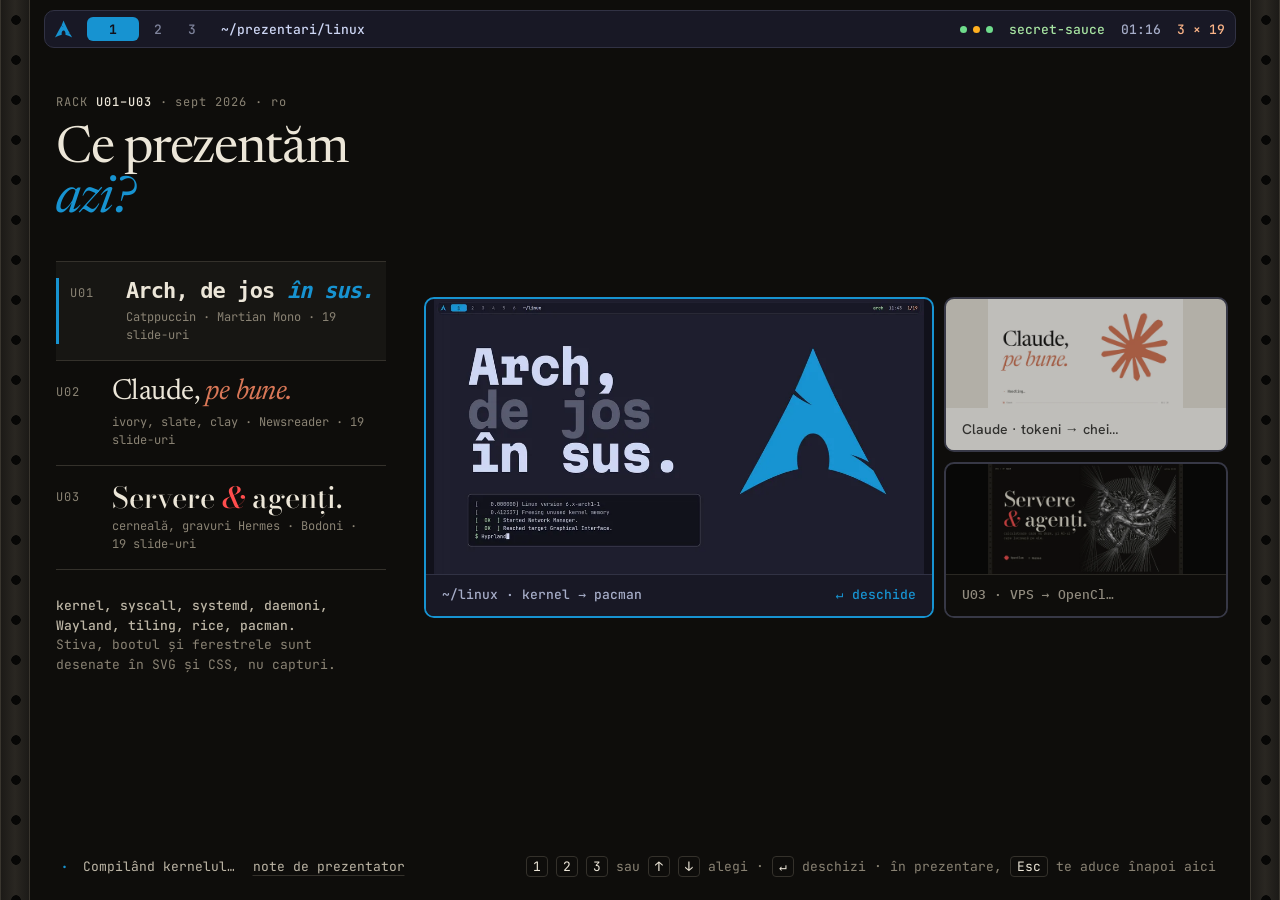
==== commit 0062ca24: "Note de prezentator pentru toate cele 57 de slide-uri + tasta N Co-Authored-By: Claude Opus 5.5 <nor" ====
--- a/index.html
+++ b/index.html
@@ -163,6 +163,8 @@
 .status .spin .g { display: inline-block; width: 1.1em; text-align: center; font-size: 15px; }
 .status .spin .w { color: var(--bone2); }
 .status .keys { margin-left: auto; }
+.status .notes { color: var(--bone2); text-decoration: underline; text-decoration-color: var(--rule); text-underline-offset: 4px; }
+.status .notes:hover, .status .notes:focus-visible { color: var(--bone); text-decoration-color: var(--acc); outline: none; }
 .status kbd { color: var(--bone); border: 1px solid var(--rule); border-radius: 4px; padding: 1px 6px; font: inherit; }
 
 /* Intrarea paginii: ferestrele apar pe rând, ca la pornirea sesiunii. */
@@ -242,6 +244,7 @@
 
 <footer class="status">
   <span class="spin" aria-hidden="true"><span class="g" id="glyph">✻</span><span class="w" id="word">Alegând…</span></span>
+  <a class="notes" href="note/index.html">note de prezentator</a>
   <span class="keys"><kbd>1</kbd> <kbd>2</kbd> <kbd>3</kbd> sau <kbd>↑</kbd> <kbd>↓</kbd> alegi · <kbd>↵</kbd> deschizi · în prezentare, <kbd>Esc</kbd> te aduce înapoi aici</span>
 </footer>
 
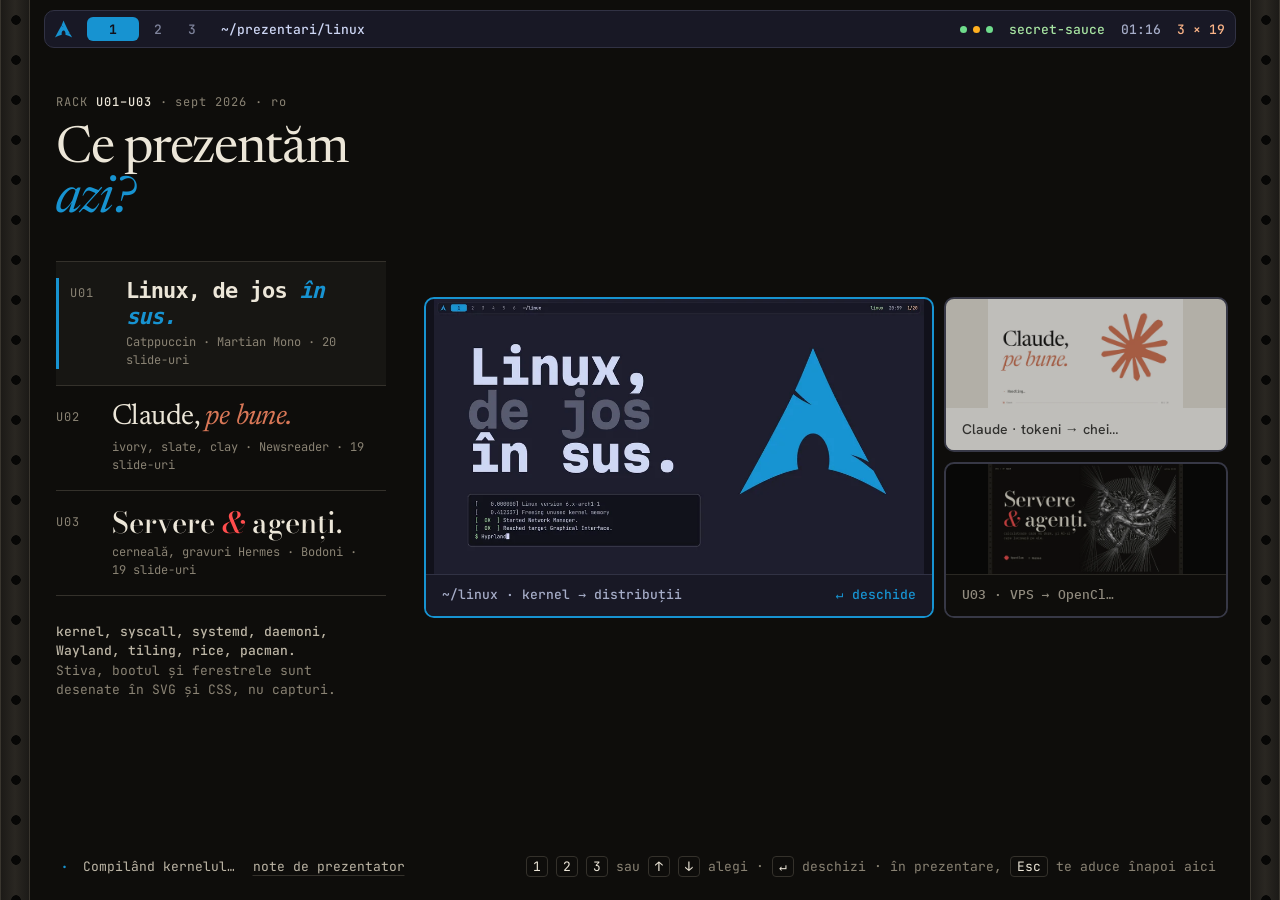
==== commit bc53b49d: "Linux, nu doar Arch: slide de distribuții, EndeavourOS recomandat, captură tiling reală - titlul dev" ====
--- a/index.html
+++ b/index.html
@@ -219,7 +219,7 @@
     <div class="u">RACK <b>U01–U03</b> · sept 2026 · ro</div>
     <h1>Ce prezentăm <em>azi?</em></h1>
     <ol class="idx">
-      <li><a class="linux" data-k="linux" href="linux/index.html"><span class="u">U01</span><span class="t">Arch, de jos <i>în sus.</i></span><span class="m">Catppuccin · Martian Mono · 19 slide-uri</span></a></li>
+      <li><a class="linux" data-k="linux" href="linux/index.html"><span class="u">U01</span><span class="t">Linux, de jos <i>în sus.</i></span><span class="m">Catppuccin · Martian Mono · 20 slide-uri</span></a></li>
       <li><a class="claude" data-k="claude" href="claude/index.html"><span class="u">U02</span><span class="t">Claude, <i>pe bune.</i></span><span class="m">ivory, slate, clay · Newsreader · 19 slide-uri</span></a></li>
       <li><a class="agenti" data-k="agenti" href="agenti/index.html"><span class="u">U03</span><span class="t">Servere <i>&amp;</i> agenți.</span><span class="m">cerneală, gravuri Hermes · Bodoni · 19 slide-uri</span></a></li>
     </ol>
@@ -228,8 +228,8 @@
 
   <section class="tiles" aria-label="Previzualizări">
     <a class="win linux" data-k="linux" data-slot="m" href="linux/index.html">
-      <img src="assets/thumbs/linux-01.webp" alt="Coperta: Arch, de jos în sus" width="960" height="540">
-      <span class="cap"><span>~/linux · kernel → pacman</span><kbd>↵ deschide</kbd></span>
+      <img src="assets/thumbs/linux-01.webp" alt="Coperta: Linux, de jos în sus" width="960" height="540">
+      <span class="cap"><span>~/linux · kernel → distribuții</span><kbd>↵ deschide</kbd></span>
     </a>
     <a class="win claude" data-k="claude" data-slot="a" href="claude/index.html">
       <img src="assets/thumbs/claude-01.webp" alt="Coperta: Claude, pe bune" width="960" height="540">
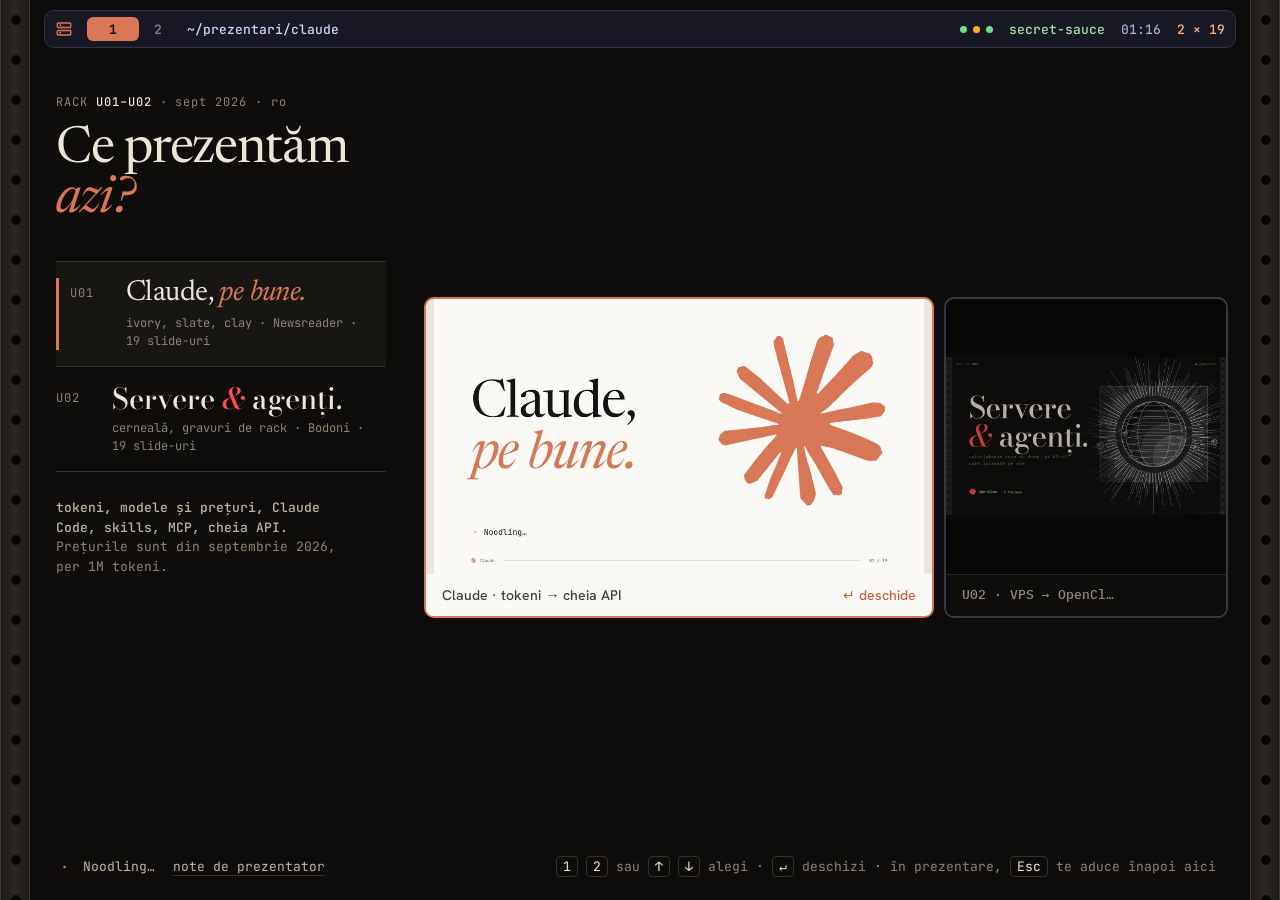
==== commit a67b8bd1: "Fără deck-ul Linux, gravuri proprii în loc de cele Hermes, OG pe meniu - linux/ și tot ce ținea de e" ====
--- a/index.html
+++ b/index.html
@@ -4,26 +4,36 @@
 <meta charset="utf-8">
 <meta name="viewport" content="width=device-width, initial-scale=1">
 <title>Secret sauce</title>
-<meta name="description" content="Trei prezentări: Linux din kernel în sus, Claude și Claude Code, servere și agenți AI.">
-<link rel="stylesheet" href="assets/fonts/martian.css">
+<meta name="description" content="Două prezentări: Claude și Claude Code, apoi servere și agenți AI (OpenClaw, Hermes).">
+<link rel="canonical" href="https://elod3.github.io/prezentari/">
+<meta property="og:title" content="Secret sauce: Claude, servere și agenți AI">
+<meta property="og:description" content="Două prezentări interactive în română: Claude și Claude Code, apoi servere, VPS și agenți AI (OpenClaw, Hermes).">
+<meta property="og:type" content="website">
+<meta property="og:url" content="https://elod3.github.io/prezentari/">
+<meta property="og:locale" content="ro_RO">
+<meta property="og:image" content="https://elod3.github.io/prezentari/assets/og.jpg">
+<meta property="og:image:width" content="1200">
+<meta property="og:image:height" content="630">
+<meta name="twitter:card" content="summary_large_image">
+<meta name="theme-color" content="#0e0d0b">
 <link rel="stylesheet" href="assets/fonts/jetbrains.css">
 <link rel="stylesheet" href="assets/fonts/newsreader.css">
 <link rel="stylesheet" href="assets/fonts/hanken.css">
 <link rel="stylesheet" href="assets/fonts/bodoni-core.css">
 <link rel="stylesheet" href="assets/fonts/plexmono.css">
 <style>
-/* Meniul e un amestec din cele trei prezentări, fiecare cu rolul ei:
-   - Linux dă scheletul: bara waybar, ferestrele care se așază singure ca în Hyprland.
+/* Meniul e un amestec din cele două prezentări, fiecare cu rolul ei:
    - Claude dă vocea: titlul Newsreader, spinner-ul cu glife din Claude Code.
-   - Agenți dă rama: cerneala de fundal, șinele de rack, numerotarea U01/U02/U03.
-   Accentul (--acc) e al prezentării alese: albastru Arch, clay, roșu OpenClaw. */
+   - Agenți dă rama: cerneala de fundal, șinele de rack, numerotarea U01/U02.
+   Bara de sus și ferestrele care își schimbă locul sunt scheletul comun.
+   Accentul (--acc) e al prezentării alese: clay sau roșul OpenClaw. */
 :root {
   --ink: #0e0d0b; --ink2: #171613; --rule: #34312b;
   --bone: #ece6d8; --bone2: #bdb6a6; --ash: #8a8374;
   --mantle: #181825; --s0: #313244; --s1: #45475a; --text: #cdd6f4; --sub: #a6adc8; --ov: #7f849c;
   --green: #a6e3a1; --peach: #fab387; --led: #6fdc8c; --amber: #ffb020;
-  --arch: #1793d1; --clay: #d97757; --red: #ff4d4d;
-  --acc: var(--arch);
+  --clay: #d97757; --red: #ff4d4d;
+  --acc: var(--clay);
   --rail: 30px;
   --ease: cubic-bezier(.3, 1.25, .45, 1);
   --f-mono: 'JetBrains Mono', ui-monospace, monospace;
@@ -51,7 +61,7 @@
   border-left: 1px solid #3a362f; border-right: 1px solid #3a362f; }
 .rail.l { left: 0; } .rail.r { right: 0; }
 
-/* ——— bara de sus, waybar din Linux ——— */
+/* ——— bara de sus ——— */
 .bar {
   margin-top: 10px; height: 38px; display: flex; align-items: center; gap: 14px; padding: 0 10px;
   background: var(--mantle); border: 1px solid var(--s0); border-radius: 10px;
@@ -109,8 +119,6 @@
 .idx .t { font-size: 27px; line-height: 1.1; color: var(--bone); }
 .idx .t i { color: var(--c); }
 .idx .m { font-size: 12px; color: var(--ash); }
-.idx .linux { --c: var(--arch); }
-.idx .linux .t { font: 800 22px/1.15 'Martian Mono', monospace; letter-spacing: -.04em; }
 .idx .claude { --c: var(--clay); }
 .idx .claude .t { font-family: var(--f-serif); font-size: 29px; letter-spacing: -.02em; }
 .idx .agenti { --c: var(--red); }
@@ -119,7 +127,7 @@
 .about { margin-top: 26px; font-size: 13px; color: var(--ash); max-width: 36ch; min-height: 5em; }
 .about b { color: var(--bone2); font-weight: 500; }
 
-/* ——— ferestrele: master în stânga, stiva în dreapta, ca layout-ul master din Hyprland ——— */
+/* ——— ferestrele: cea aleasă mare în stânga, cealaltă în dreapta ——— */
 /* proporția ține slide-urile aproape de 16:9 în fereastră, fără benzi mari sus și jos */
 .tiles { position: relative; align-self: center; aspect-ratio: 100 / 40; max-height: 100%; }
 .win {
@@ -129,8 +137,7 @@
               border-color .3s, opacity .3s;
 }
 .win[data-slot="m"] { left: 0; top: 0; width: calc(64% - 5px); height: 100%; border-color: var(--acc); }
-.win[data-slot="a"] { left: calc(64% + 5px); top: 0; width: calc(36% - 5px); height: calc(50% - 5px); }
-.win[data-slot="b"] { left: calc(64% + 5px); top: calc(50% + 5px); width: calc(36% - 5px); height: calc(50% - 5px); }
+.win[data-slot="a"] { left: calc(64% + 5px); top: 0; width: calc(36% - 5px); height: 100%; }
 .win:not([data-slot="m"]) { opacity: .75; }
 .win:not([data-slot="m"]):hover { opacity: 1; border-color: var(--ov); }
 .win:focus-visible { outline: 2px solid var(--bone); outline-offset: 3px; }
@@ -144,11 +151,8 @@
 .win .cap kbd { font: inherit; opacity: 0; transition: opacity .3s; }
 .win[data-slot="m"] .cap kbd { opacity: 1; }
 /* bara de jos a fiecărei ferestre poartă tema prezentării ei */
-.win.linux { --outer: #11111b; }
 .win.claude { --outer: #e9e6dc; }
 .win.agenti { --outer: #070706; }
-.win.linux .cap { background: #181825; color: #a6adc8; border-top: 1px solid #313244; }
-.win.linux .cap kbd { color: #1793d1; }
 .win.claude .cap { background: #faf9f5; color: #3d3d3a; font-family: 'Hanken Grotesk', sans-serif; font-size: 14px; }
 .win.claude .cap kbd { color: #c6613f; }
 .win.agenti .cap { background: #0e0d0b; color: #bdb6a6; font-family: 'IBM Plex Mono', monospace; border-top: 1px solid #34312b; }
@@ -170,7 +174,6 @@
 /* Intrarea paginii: ferestrele apar pe rând, ca la pornirea sesiunii. */
 .win { animation: map .6s var(--ease) both; }
 .win:nth-child(2) { animation-delay: .12s; }
-.win:nth-child(3) { animation-delay: .24s; }
 @keyframes map { from { opacity: 0; transform: scale(.92); } }
 
 @media (min-width: 901px) and (min-height: 600px) {
@@ -195,49 +198,43 @@
 }
 </style>
 </head>
-<body data-on="linux">
+<body data-on="claude">
 <div class="rail l" aria-hidden="true"></div><div class="rail r" aria-hidden="true"></div>
 
 <header class="bar">
-  <svg viewBox="0 0 24 24" aria-hidden="true"><path fill="#1793d1" d="M11.39.605C10.376 3.092 9.764 4.72 8.635 7.132c.693.734 1.543 1.589 2.923 2.554-1.484-.61-2.496-1.224-3.252-1.86C6.86 10.842 4.596 15.138 0 23.395c3.612-2.085 6.412-3.37 9.021-3.862a6.61 6.61 0 01-.171-1.547l.003-.115c.058-2.315 1.261-4.095 2.687-3.973 1.426.12 2.534 2.096 2.478 4.409a6.52 6.52 0 01-.146 1.243c2.58.505 5.352 1.787 8.914 3.844-.702-1.293-1.33-2.459-1.929-3.57-.943-.73-1.926-1.682-3.933-2.713 1.38.359 2.367.772 3.137 1.234-6.09-11.334-6.582-12.84-8.67-17.74z"/></svg>
+  <svg viewBox="0 0 24 24" aria-hidden="true"><g fill="none" stroke="var(--acc)" stroke-width="1.8"><rect x="3" y="4" width="18" height="6" rx="1.2"/><rect x="3" y="14" width="18" height="6" rx="1.2"/></g><g fill="var(--acc)"><circle cx="7" cy="7" r="1.2"/><circle cx="7" cy="17" r="1.2"/></g></svg>
   <nav class="ws" aria-label="Alege prezentarea">
-    <button type="button" data-k="linux" aria-label="1: Linux">1</button>
-    <button type="button" data-k="claude" aria-label="2: Claude">2</button>
-    <button type="button" data-k="agenti" aria-label="3: Agenți">3</button>
+    <button type="button" data-k="claude" aria-label="1: Claude">1</button>
+    <button type="button" data-k="agenti" aria-label="2: Agenți">2</button>
   </nav>
-  <span class="ttl" id="ttl">~/prezentari/linux</span>
+  <span class="ttl" id="ttl">~/prezentari/claude</span>
   <span class="right">
     <span class="leds" aria-hidden="true"><i></i><i></i><i></i></span>
     <b>secret-sauce</b>
     <span class="clock" id="clock">--:--</span>
-    <span class="n">3 × 19</span>
+    <span class="n">2 × 19</span>
   </span>
 </header>
 
 <main class="desk">
   <section class="intro">
-    <div class="u">RACK <b>U01–U03</b> · sept 2026 · ro</div>
+    <div class="u">RACK <b>U01–U02</b> · sept 2026 · ro</div>
     <h1>Ce prezentăm <em>azi?</em></h1>
     <ol class="idx">
-      <li><a class="linux" data-k="linux" href="linux/index.html"><span class="u">U01</span><span class="t">Linux, de jos <i>în sus.</i></span><span class="m">Catppuccin · Martian Mono · 20 slide-uri</span></a></li>
-      <li><a class="claude" data-k="claude" href="claude/index.html"><span class="u">U02</span><span class="t">Claude, <i>pe bune.</i></span><span class="m">ivory, slate, clay · Newsreader · 19 slide-uri</span></a></li>
-      <li><a class="agenti" data-k="agenti" href="agenti/index.html"><span class="u">U03</span><span class="t">Servere <i>&amp;</i> agenți.</span><span class="m">cerneală, gravuri Hermes · Bodoni · 19 slide-uri</span></a></li>
+      <li><a class="claude" data-k="claude" href="claude/index.html"><span class="u">U01</span><span class="t">Claude, <i>pe bune.</i></span><span class="m">ivory, slate, clay · Newsreader · 19 slide-uri</span></a></li>
+      <li><a class="agenti" data-k="agenti" href="agenti/index.html"><span class="u">U02</span><span class="t">Servere <i>&amp;</i> agenți.</span><span class="m">cerneală, gravuri de rack · Bodoni · 19 slide-uri</span></a></li>
     </ol>
     <p class="about" id="about" aria-live="polite"></p>
   </section>
 
   <section class="tiles" aria-label="Previzualizări">
-    <a class="win linux" data-k="linux" data-slot="m" href="linux/index.html">
-      <img src="assets/thumbs/linux-01.webp" alt="Coperta: Linux, de jos în sus" width="960" height="540">
-      <span class="cap"><span>~/linux · kernel → distribuții</span><kbd>↵ deschide</kbd></span>
-    </a>
-    <a class="win claude" data-k="claude" data-slot="a" href="claude/index.html">
+    <a class="win claude" data-k="claude" data-slot="m" href="claude/index.html">
       <img src="assets/thumbs/claude-01.webp" alt="Coperta: Claude, pe bune" width="960" height="540">
       <span class="cap"><span>Claude · tokeni → cheia API</span><kbd>↵ deschide</kbd></span>
     </a>
-    <a class="win agenti" data-k="agenti" data-slot="b" href="agenti/index.html">
+    <a class="win agenti" data-k="agenti" data-slot="a" href="agenti/index.html">
       <img src="assets/thumbs/agenti-01.webp" alt="Coperta: Servere și agenți" width="960" height="540">
-      <span class="cap"><span>U03 · VPS → OpenClaw, Hermes</span><kbd>↵ deschide</kbd></span>
+      <span class="cap"><span>U02 · VPS → OpenClaw, Hermes</span><kbd>↵ deschide</kbd></span>
     </a>
   </section>
 </main>
@@ -245,15 +242,13 @@
 <footer class="status">
   <span class="spin" aria-hidden="true"><span class="g" id="glyph">✻</span><span class="w" id="word">Alegând…</span></span>
   <a class="notes" href="note/index.html">note de prezentator</a>
-  <span class="keys"><kbd>1</kbd> <kbd>2</kbd> <kbd>3</kbd> sau <kbd>↑</kbd> <kbd>↓</kbd> alegi · <kbd>↵</kbd> deschizi · în prezentare, <kbd>Esc</kbd> te aduce înapoi aici</span>
+  <span class="keys"><kbd>1</kbd> <kbd>2</kbd> sau <kbd>↑</kbd> <kbd>↓</kbd> alegi · <kbd>↵</kbd> deschizi · în prezentare, <kbd>Esc</kbd> te aduce înapoi aici</span>
 </footer>
 
 <script>
 (() => {
-  const order = ['linux', 'claude', 'agenti'];
+  const order = ['claude', 'agenti'];
   const info = {
-    linux: { path: '~/prezentari/linux', word: 'Compilând kernelul…',
-      about: '<b>kernel, syscall, systemd, daemoni, Wayland, tiling, rice, pacman.</b> Stiva, bootul și ferestrele sunt desenate în SVG și CSS, nu capturi.' },
     claude: { path: '~/prezentari/claude', word: 'Noodling…',
       about: '<b>tokeni, modele și prețuri, Claude Code, skills, MCP, cheia API.</b> Prețurile sunt din septembrie 2026, per 1M tokeni.' },
     agenti: { path: '~/prezentari/agenti', word: 'Pornind daemonul…',
@@ -263,15 +258,14 @@
   const wins = [...document.querySelectorAll('.win')];
   const marks = [...document.querySelectorAll('.ws button, .idx a')];
   const narrow = matchMedia('(max-width: 900px)');
-  let cur = 'linux';
-
-  // Fereastra aleasă devine master; celelalte două se așază în stivă, în ordinea lor.
+  let cur = 'claude';
+
+  // Fereastra aleasă trece mare în stânga; cealaltă se mută în dreapta.
   const focus = (k) => {
     if (!info[k]) return;
     cur = k;
     document.body.dataset.on = k;
-    const rest = order.filter((x) => x !== k);
-    wins.forEach((w) => { w.dataset.slot = w.dataset.k === k ? 'm' : (w.dataset.k === rest[0] ? 'a' : 'b'); });
+    wins.forEach((w) => { w.dataset.slot = w.dataset.k === k ? 'm' : 'a'; });
     marks.forEach((m) => m.classList.toggle('on', m.dataset.k === k));
     $('ttl').textContent = info[k].path;
     $('word').textContent = info[k].word;
@@ -288,7 +282,7 @@
     b.addEventListener('click', () => focus(b.dataset.k));
     b.addEventListener('dblclick', () => { location.href = b.dataset.k + '/index.html'; });
   });
-  // Click pe o fereastră din stivă o aduce în față; click pe master o deschide.
+  // Click pe fereastra mică o aduce în față; click pe cea mare o deschide.
   wins.forEach((w) => {
     w.addEventListener('click', (e) => {
       if (narrow.matches || w.dataset.slot === 'm') return;
@@ -301,9 +295,9 @@
   addEventListener('keydown', (e) => {
     if (e.metaKey || e.ctrlKey || e.altKey) return;
     const i = order.indexOf(cur);
-    if (['1', '2', '3'].includes(e.key)) focus(order[+e.key - 1]);
-    else if (['ArrowDown', 'ArrowRight', 'j', 'l'].includes(e.key)) { e.preventDefault(); focus(order[(i + 1) % 3]); }
-    else if (['ArrowUp', 'ArrowLeft', 'k', 'h'].includes(e.key)) { e.preventDefault(); focus(order[(i + 2) % 3]); }
+    if (['1', '2'].includes(e.key)) focus(order[+e.key - 1]);
+    else if (['ArrowDown', 'ArrowRight', 'j', 'l'].includes(e.key)) { e.preventDefault(); focus(order[(i + 1) % 2]); }
+    else if (['ArrowUp', 'ArrowLeft', 'k', 'h'].includes(e.key)) { e.preventDefault(); focus(order[(i + 1) % 2]); }
     else if (e.key === 'Enter' && !e.target.closest('a, button')) location.href = cur + '/index.html';
   });
 
@@ -322,7 +316,7 @@
   // Când revii din prezentare cu Esc, meniul ține minte ce ai ales ultima dată.
   let last = null;
   try { last = localStorage.getItem('meniu'); } catch (e) {}
-  focus(info[last] ? last : 'linux');
+  focus(info[last] ? last : 'claude');
 })();
 </script>
 </body>
